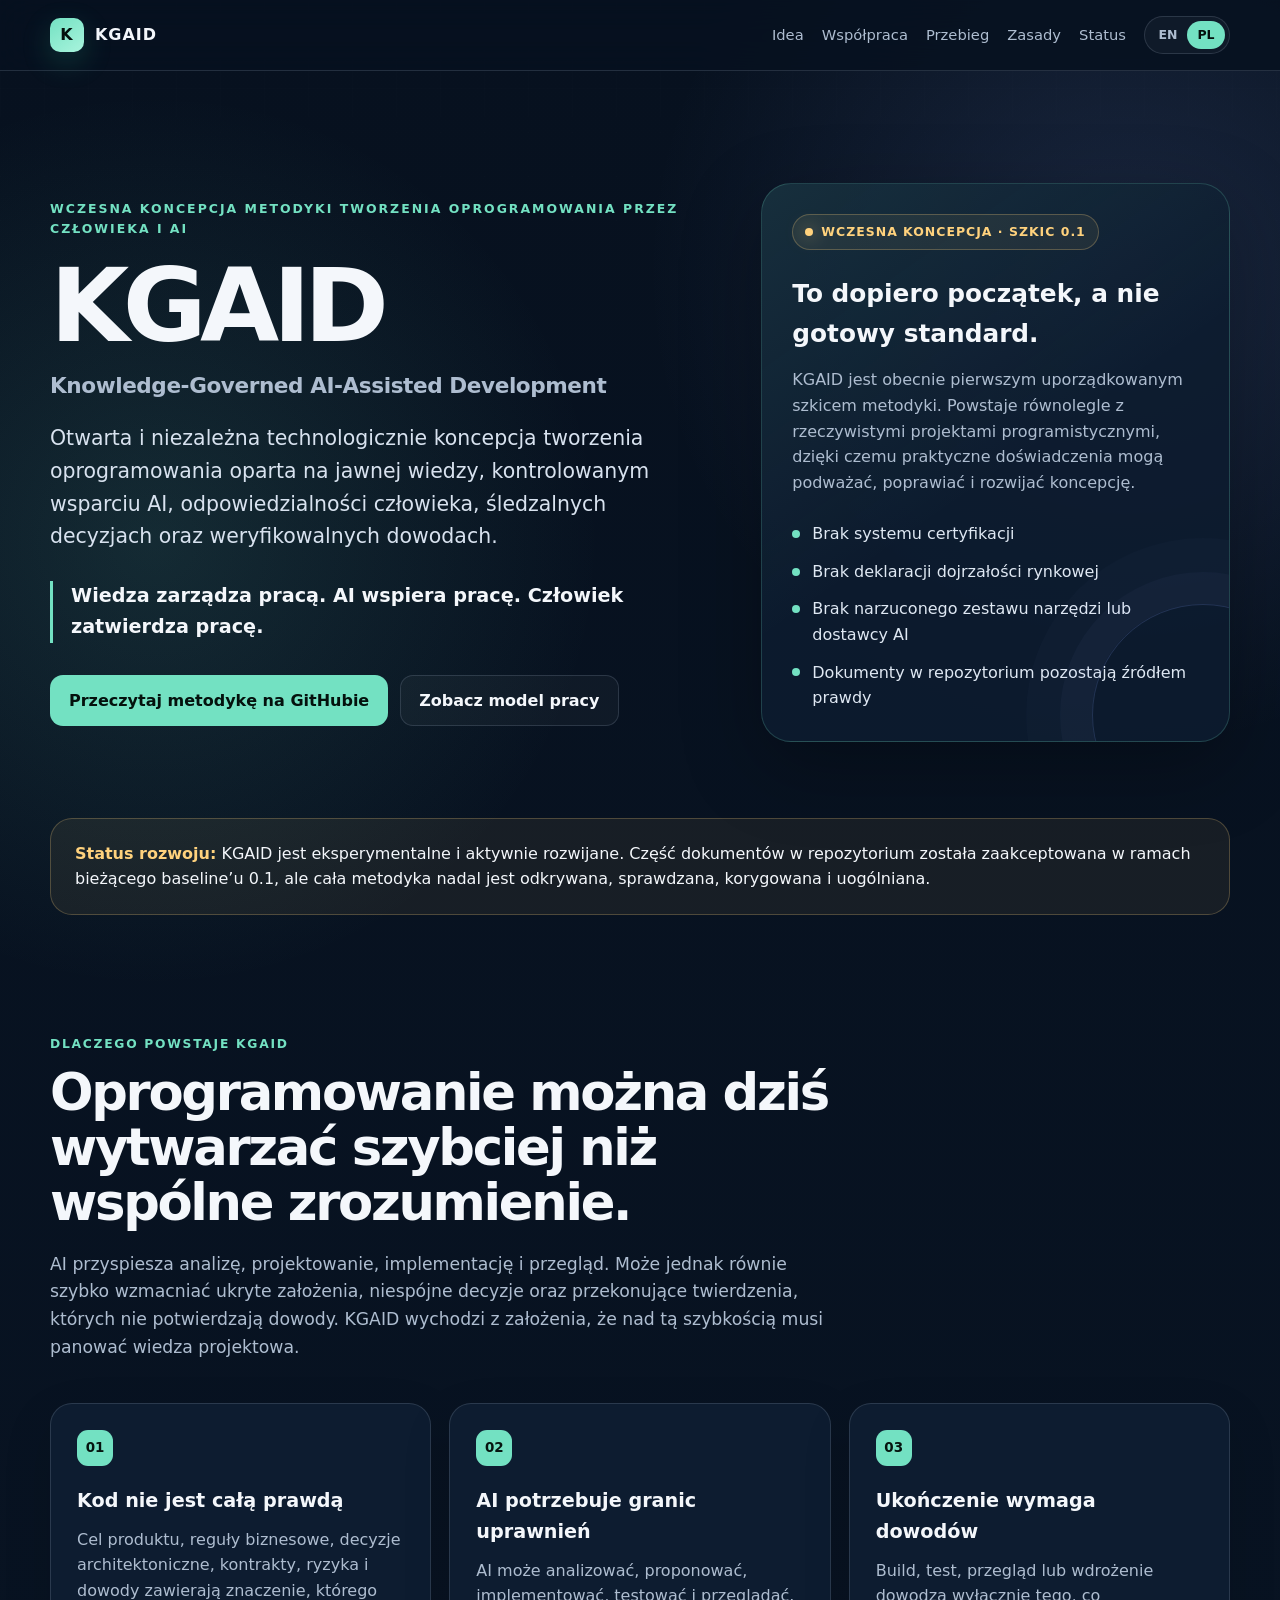
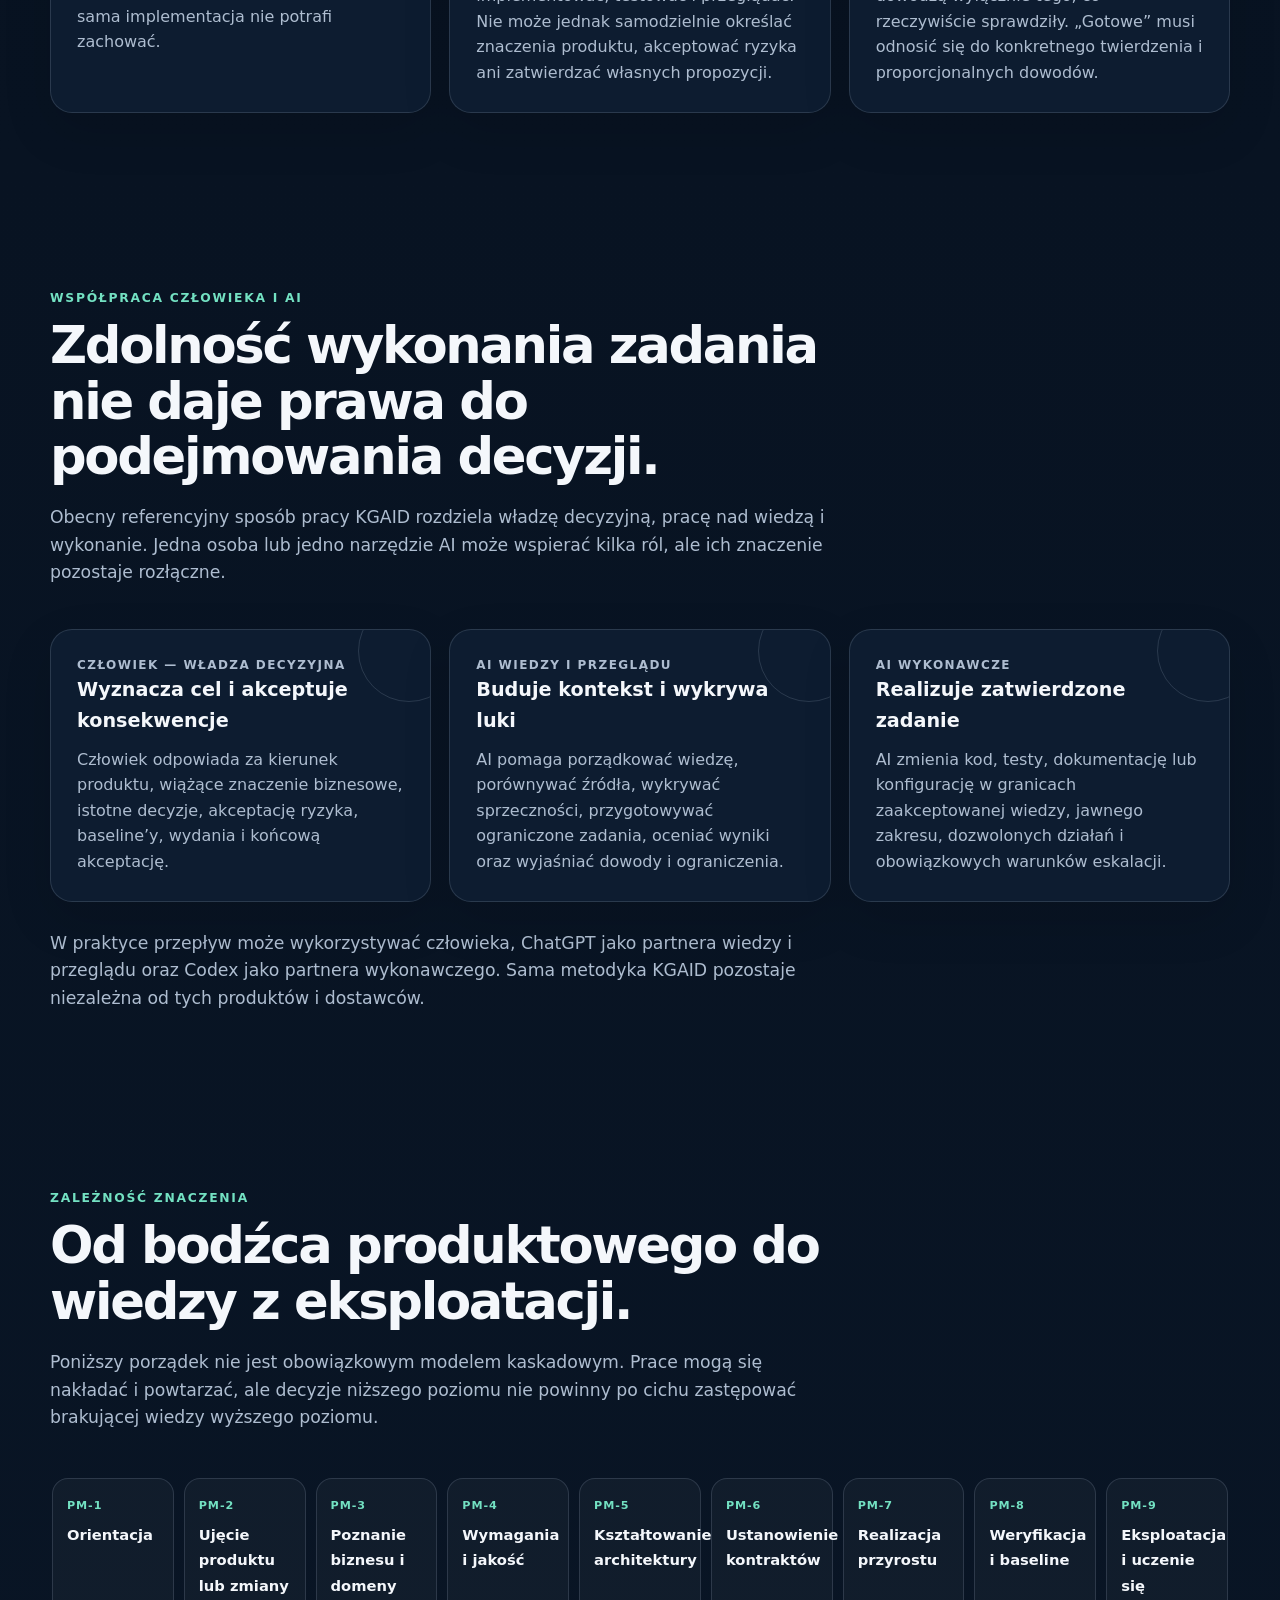
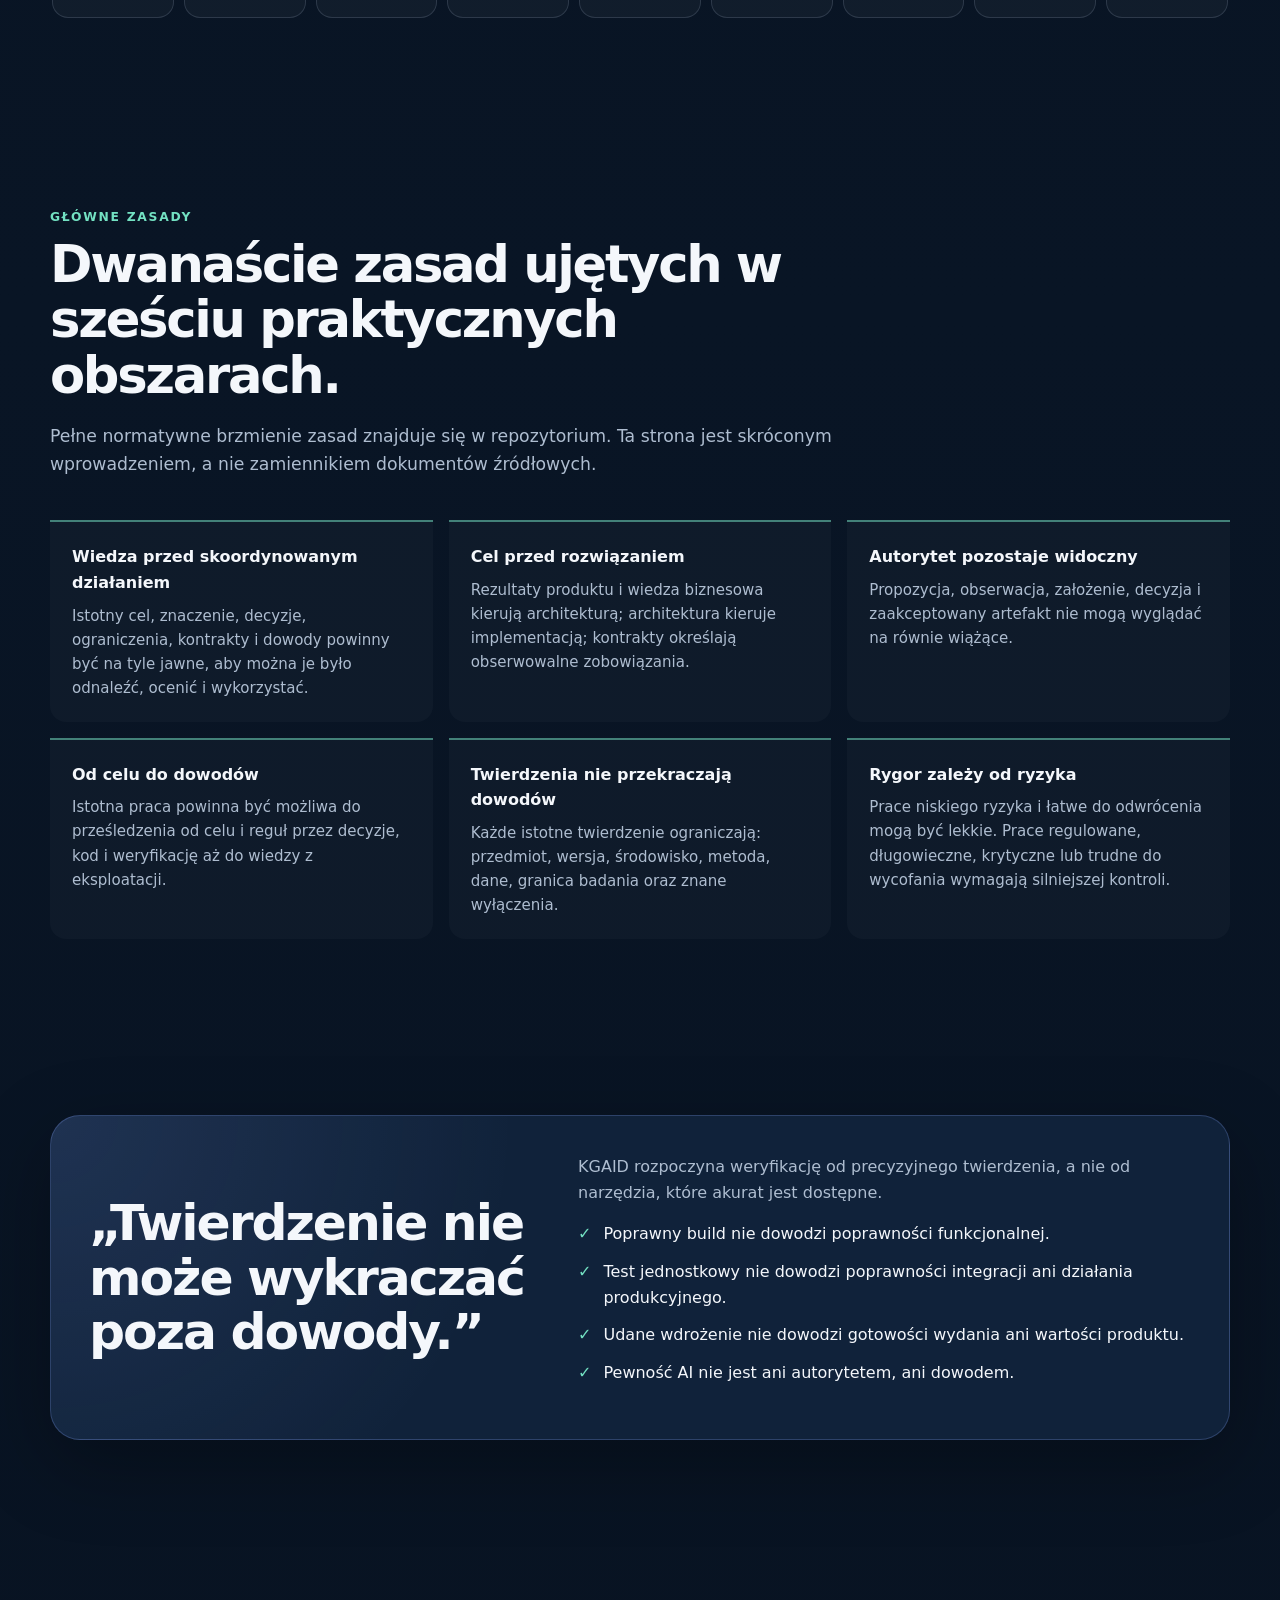
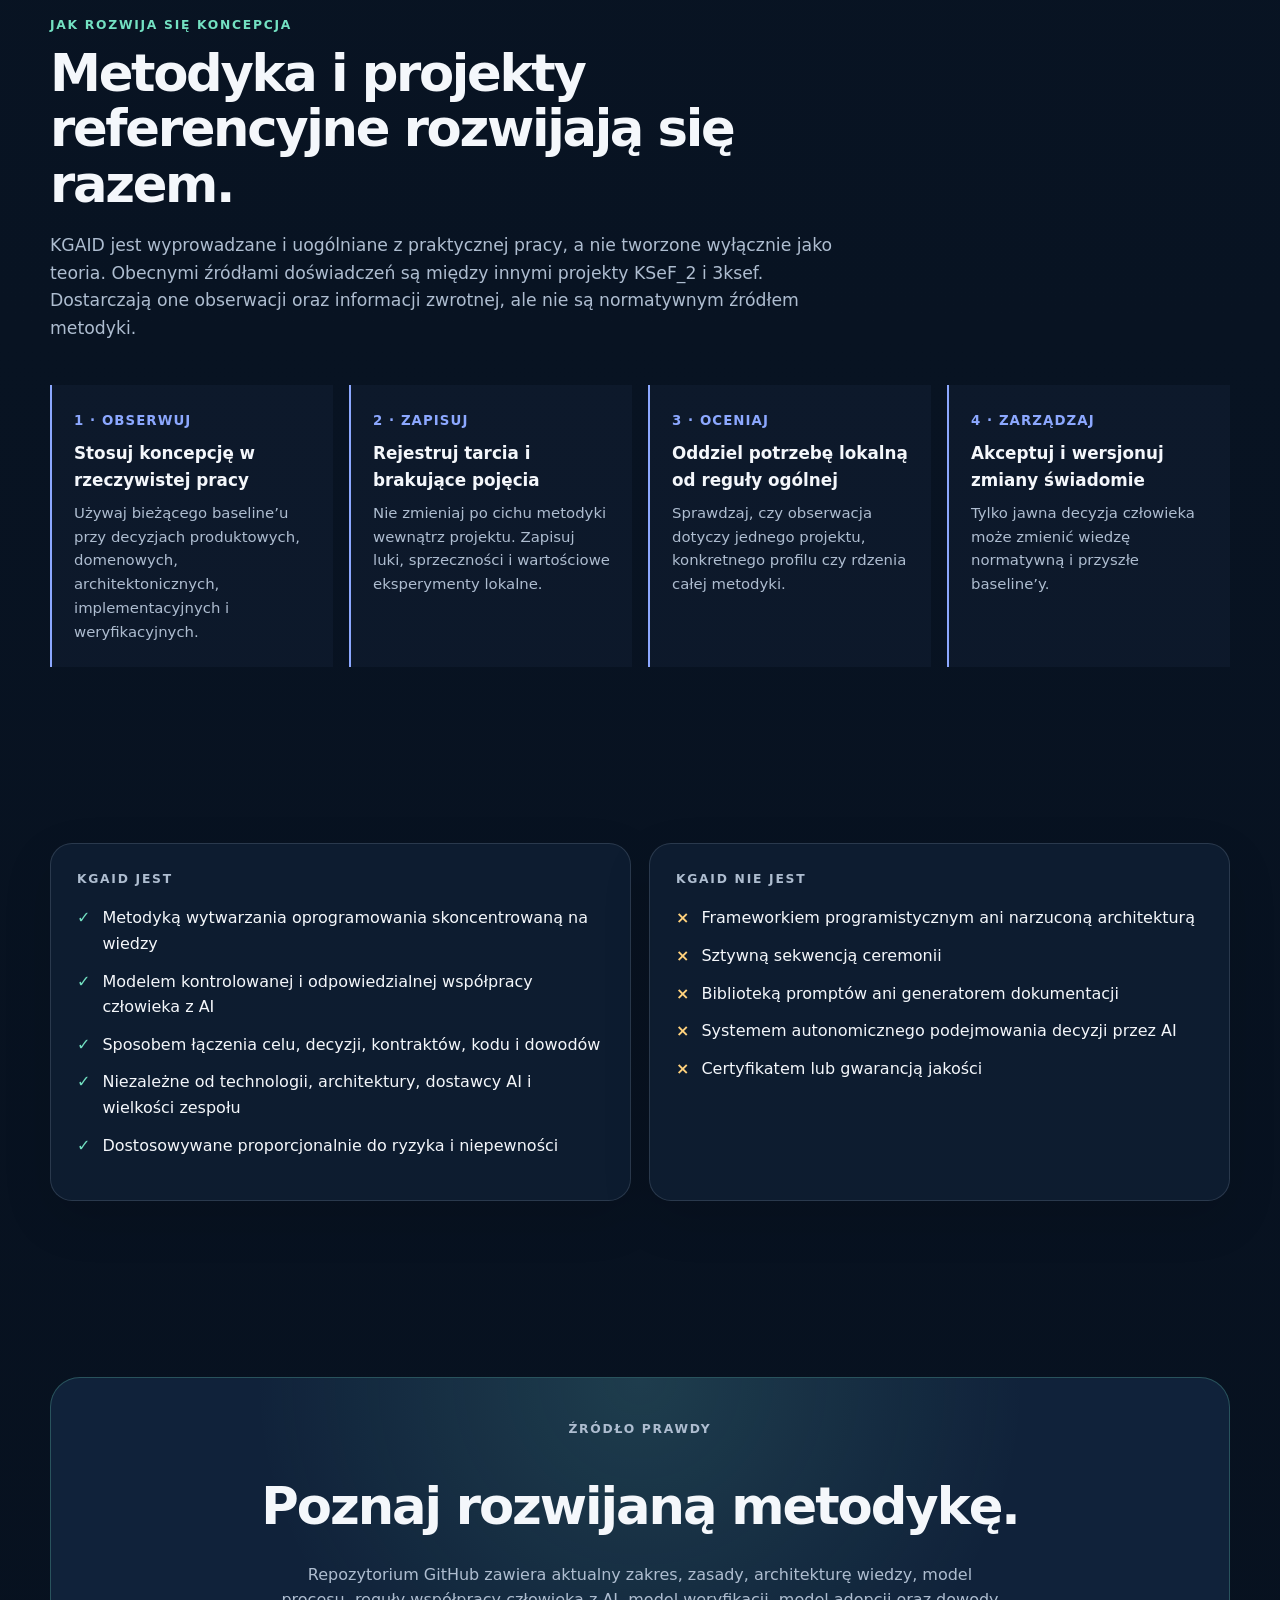
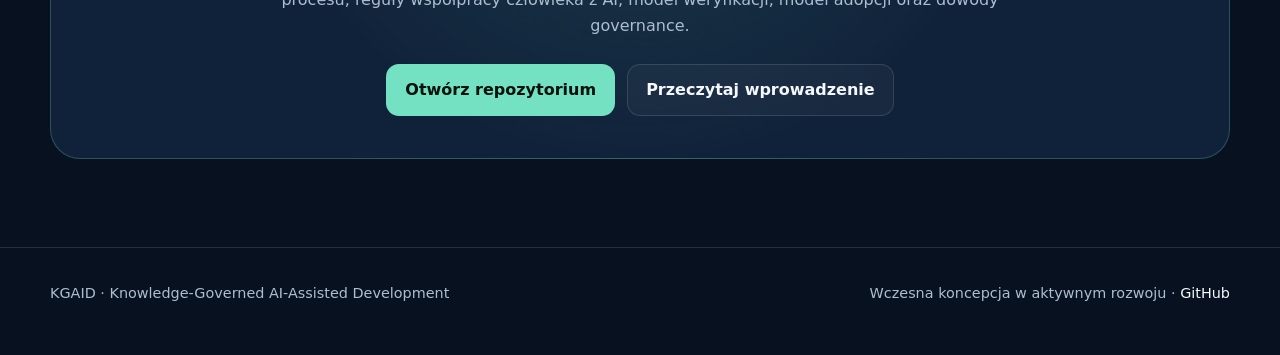
==== site/pl/index.html @ 5c74d48d "feat(site): add Polish KGAID overview" ====
<!doctype html>
<html lang="pl">
<head>
  <meta charset="utf-8">
  <meta name="viewport" content="width=device-width, initial-scale=1">
  <meta name="description" content="KGAID to rozwijana od podstaw, zarządzana przez człowieka metodyka tworzenia oprogramowania, w której wiedza kieruje pracą, a AI ją wspiera.">
  <meta name="theme-color" content="#07111f">
  <meta property="og:title" content="KGAID — Knowledge-Governed AI-Assisted Development">
  <meta property="og:description" content="Wiedza zarządza pracą. AI wspiera pracę. Człowiek zatwierdza pracę.">
  <meta property="og:type" content="website">
  <title>KGAID — Knowledge-Governed AI-Assisted Development</title>
  <link rel="stylesheet" href="../assets/styles.css">
</head>
<body>
  <a class="skip-link" href="#main">Przejdź do treści</a>

  <header class="site-header">
    <div class="shell header-inner">
      <a class="brand" href="./" aria-label="Strona główna KGAID">
        <span class="brand-mark">K</span>
        <span>KGAID</span>
      </a>
      <div class="header-actions">
        <nav class="nav-links" aria-label="Nawigacja główna">
          <a href="#idea">Idea</a>
          <a href="#model">Współpraca</a>
          <a href="#workflow">Przebieg</a>
          <a href="#principles">Zasady</a>
          <a href="#status">Status</a>
        </nav>
        <div class="language-switch" aria-label="Język">
          <a href="../en/" lang="en">EN</a>
          <a href="./" lang="pl" aria-current="page">PL</a>
        </div>
      </div>
    </div>
  </header>

  <main id="main">
    <section class="hero">
      <div class="shell hero-grid">
        <div>
          <p class="eyebrow">Wczesna koncepcja metodyki tworzenia oprogramowania przez człowieka i AI</p>
          <h1>KGAID<span class="hero-title-small">Knowledge-Governed AI-Assisted Development</span></h1>
          <p class="hero-copy">Otwarta i niezależna technologicznie koncepcja tworzenia oprogramowania oparta na jawnej wiedzy, kontrolowanym wsparciu AI, odpowiedzialności człowieka, śledzalnych decyzjach oraz weryfikowalnych dowodach.</p>
          <p class="proposition">Wiedza zarządza pracą. AI wspiera pracę. Człowiek zatwierdza pracę.</p>
          <div class="button-row">
            <a class="button button-primary" href="https://github.com/KrzysztofOle/kgaid-methodology">Przeczytaj metodykę na GitHubie</a>
            <a class="button button-secondary" href="#workflow">Zobacz model pracy</a>
          </div>
        </div>

        <aside class="hero-panel" aria-labelledby="early-title">
          <div class="status-pill"><span class="status-dot"></span> Wczesna koncepcja · szkic 0.1</div>
          <h2 id="early-title">To dopiero początek, a nie gotowy standard.</h2>
          <p>KGAID jest obecnie pierwszym uporządkowanym szkicem metodyki. Powstaje równolegle z rzeczywistymi projektami programistycznymi, dzięki czemu praktyczne doświadczenia mogą podważać, poprawiać i rozwijać koncepcję.</p>
          <ul class="mini-list">
            <li>Brak systemu certyfikacji</li>
            <li>Brak deklaracji dojrzałości rynkowej</li>
            <li>Brak narzuconego zestawu narzędzi lub dostawcy AI</li>
            <li>Dokumenty w repozytorium pozostają źródłem prawdy</li>
          </ul>
        </aside>
      </div>
    </section>

    <div class="shell">
      <div class="notice">
        <p><strong>Status rozwoju:</strong> KGAID jest eksperymentalne i aktywnie rozwijane. Część dokumentów w repozytorium została zaakceptowana w ramach bieżącego baseline’u 0.1, ale cała metodyka nadal jest odkrywana, sprawdzana, korygowana i uogólniana.</p>
      </div>
    </div>

    <section id="idea">
      <div class="shell">
        <p class="section-kicker">Dlaczego powstaje KGAID</p>
        <h2 class="section-heading">Oprogramowanie można dziś wytwarzać szybciej niż wspólne zrozumienie.</h2>
        <p class="section-intro">AI przyspiesza analizę, projektowanie, implementację i przegląd. Może jednak równie szybko wzmacniać ukryte założenia, niespójne decyzje oraz przekonujące twierdzenia, których nie potwierdzają dowody. KGAID wychodzi z założenia, że nad tą szybkością musi panować wiedza projektowa.</p>

        <div class="grid-3">
          <article class="card">
            <span class="card-number">01</span>
            <h3>Kod nie jest całą prawdą</h3>
            <p>Cel produktu, reguły biznesowe, decyzje architektoniczne, kontrakty, ryzyka i dowody zawierają znaczenie, którego sama implementacja nie potrafi zachować.</p>
          </article>
          <article class="card">
            <span class="card-number">02</span>
            <h3>AI potrzebuje granic uprawnień</h3>
            <p>AI może analizować, proponować, implementować, testować i przeglądać. Nie może jednak samodzielnie określać znaczenia produktu, akceptować ryzyka ani zatwierdzać własnych propozycji.</p>
          </article>
          <article class="card">
            <span class="card-number">03</span>
            <h3>Ukończenie wymaga dowodów</h3>
            <p>Build, test, przegląd lub wdrożenie dowodzą wyłącznie tego, co rzeczywiście sprawdziły. „Gotowe” musi odnosić się do konkretnego twierdzenia i proporcjonalnych dowodów.</p>
          </article>
        </div>
      </div>
    </section>

    <section id="model">
      <div class="shell">
        <p class="section-kicker">Współpraca człowieka i AI</p>
        <h2 class="section-heading">Zdolność wykonania zadania nie daje prawa do podejmowania decyzji.</h2>
        <p class="section-intro">Obecny referencyjny sposób pracy KGAID rozdziela władzę decyzyjną, pracę nad wiedzą i wykonanie. Jedna osoba lub jedno narzędzie AI może wspierać kilka ról, ale ich znaczenie pozostaje rozłączne.</p>

        <div class="grid-3">
          <article class="card role-card">
            <p class="role-label">Człowiek — władza decyzyjna</p>
            <h3>Wyznacza cel i akceptuje konsekwencje</h3>
            <p>Człowiek odpowiada za kierunek produktu, wiążące znaczenie biznesowe, istotne decyzje, akceptację ryzyka, baseline’y, wydania i końcową akceptację.</p>
          </article>
          <article class="card role-card">
            <p class="role-label">AI wiedzy i przeglądu</p>
            <h3>Buduje kontekst i wykrywa luki</h3>
            <p>AI pomaga porządkować wiedzę, porównywać źródła, wykrywać sprzeczności, przygotowywać ograniczone zadania, oceniać wyniki oraz wyjaśniać dowody i ograniczenia.</p>
          </article>
          <article class="card role-card">
            <p class="role-label">AI wykonawcze</p>
            <h3>Realizuje zatwierdzone zadanie</h3>
            <p>AI zmienia kod, testy, dokumentację lub konfigurację w granicach zaakceptowanej wiedzy, jawnego zakresu, dozwolonych działań i obowiązkowych warunków eskalacji.</p>
          </article>
        </div>

        <p class="section-intro" style="margin-top: 28px; margin-bottom: 0;">W praktyce przepływ może wykorzystywać człowieka, ChatGPT jako partnera wiedzy i przeglądu oraz Codex jako partnera wykonawczego. Sama metodyka KGAID pozostaje niezależna od tych produktów i dostawców.</p>
      </div>
    </section>

    <section id="workflow">
      <div class="shell">
        <p class="section-kicker">Zależność znaczenia</p>
        <h2 class="section-heading">Od bodźca produktowego do wiedzy z eksploatacji.</h2>
        <p class="section-intro">Poniższy porządek nie jest obowiązkowym modelem kaskadowym. Prace mogą się nakładać i powtarzać, ale decyzje niższego poziomu nie powinny po cichu zastępować brakującej wiedzy wyższego poziomu.</p>

        <div class="flow" aria-label="Przebieg KGAID">
          <div class="flow-step"><span>PM-1</span><strong>Orientacja</strong></div>
          <div class="flow-step"><span>PM-2</span><strong>Ujęcie produktu lub zmiany</strong></div>
          <div class="flow-step"><span>PM-3</span><strong>Poznanie biznesu i domeny</strong></div>
          <div class="flow-step"><span>PM-4</span><strong>Wymagania i jakość</strong></div>
          <div class="flow-step"><span>PM-5</span><strong>Kształtowanie architektury</strong></div>
          <div class="flow-step"><span>PM-6</span><strong>Ustanowienie kontraktów</strong></div>
          <div class="flow-step"><span>PM-7</span><strong>Realizacja przyrostu</strong></div>
          <div class="flow-step"><span>PM-8</span><strong>Weryfikacja i baseline</strong></div>
          <div class="flow-step"><span>PM-9</span><strong>Eksploatacja i uczenie się</strong></div>
        </div>
      </div>
    </section>

    <section id="principles">
      <div class="shell">
        <p class="section-kicker">Główne zasady</p>
        <h2 class="section-heading">Dwanaście zasad ujętych w sześciu praktycznych obszarach.</h2>
        <p class="section-intro">Pełne normatywne brzmienie zasad znajduje się w repozytorium. Ta strona jest skróconym wprowadzeniem, a nie zamiennikiem dokumentów źródłowych.</p>

        <div class="principle-grid">
          <article class="principle">
            <h3>Wiedza przed skoordynowanym działaniem</h3>
            <p>Istotny cel, znaczenie, decyzje, ograniczenia, kontrakty i dowody powinny być na tyle jawne, aby można je było odnaleźć, ocenić i wykorzystać.</p>
          </article>
          <article class="principle">
            <h3>Cel przed rozwiązaniem</h3>
            <p>Rezultaty produktu i wiedza biznesowa kierują architekturą; architektura kieruje implementacją; kontrakty określają obserwowalne zobowiązania.</p>
          </article>
          <article class="principle">
            <h3>Autorytet pozostaje widoczny</h3>
            <p>Propozycja, obserwacja, założenie, decyzja i zaakceptowany artefakt nie mogą wyglądać na równie wiążące.</p>
          </article>
          <article class="principle">
            <h3>Od celu do dowodów</h3>
            <p>Istotna praca powinna być możliwa do prześledzenia od celu i reguł przez decyzje, kod i weryfikację aż do wiedzy z eksploatacji.</p>
          </article>
          <article class="principle">
            <h3>Twierdzenia nie przekraczają dowodów</h3>
            <p>Każde istotne twierdzenie ograniczają: przedmiot, wersja, środowisko, metoda, dane, granica badania oraz znane wyłączenia.</p>
          </article>
          <article class="principle">
            <h3>Rygor zależy od ryzyka</h3>
            <p>Prace niskiego ryzyka i łatwe do odwrócenia mogą być lekkie. Prace regulowane, długowieczne, krytyczne lub trudne do wycofania wymagają silniejszej kontroli.</p>
          </article>
        </div>
      </div>
    </section>

    <section>
      <div class="shell">
        <div class="quote-panel">
          <blockquote>„Twierdzenie nie może wykraczać poza dowody.”</blockquote>
          <div>
            <p>KGAID rozpoczyna weryfikację od precyzyjnego twierdzenia, a nie od narzędzia, które akurat jest dostępne.</p>
            <ul class="check-list">
              <li>Poprawny build nie dowodzi poprawności funkcjonalnej.</li>
              <li>Test jednostkowy nie dowodzi poprawności integracji ani działania produkcyjnego.</li>
              <li>Udane wdrożenie nie dowodzi gotowości wydania ani wartości produktu.</li>
              <li>Pewność AI nie jest ani autorytetem, ani dowodem.</li>
            </ul>
          </div>
        </div>
      </div>
    </section>

    <section id="status">
      <div class="shell">
        <p class="section-kicker">Jak rozwija się koncepcja</p>
        <h2 class="section-heading">Metodyka i projekty referencyjne rozwijają się razem.</h2>
        <p class="section-intro">KGAID jest wyprowadzane i uogólniane z praktycznej pracy, a nie tworzone wyłącznie jako teoria. Obecnymi źródłami doświadczeń są między innymi projekty KSeF_2 i 3ksef. Dostarczają one obserwacji oraz informacji zwrotnej, ale nie są normatywnym źródłem metodyki.</p>

        <div class="timeline">
          <article class="timeline-item">
            <small>1 · Obserwuj</small>
            <h3>Stosuj koncepcję w rzeczywistej pracy</h3>
            <p>Używaj bieżącego baseline’u przy decyzjach produktowych, domenowych, architektonicznych, implementacyjnych i weryfikacyjnych.</p>
          </article>
          <article class="timeline-item">
            <small>2 · Zapisuj</small>
            <h3>Rejestruj tarcia i brakujące pojęcia</h3>
            <p>Nie zmieniaj po cichu metodyki wewnątrz projektu. Zapisuj luki, sprzeczności i wartościowe eksperymenty lokalne.</p>
          </article>
          <article class="timeline-item">
            <small>3 · Oceniaj</small>
            <h3>Oddziel potrzebę lokalną od reguły ogólnej</h3>
            <p>Sprawdzaj, czy obserwacja dotyczy jednego projektu, konkretnego profilu czy rdzenia całej metodyki.</p>
          </article>
          <article class="timeline-item">
            <small>4 · Zarządzaj</small>
            <h3>Akceptuj i wersjonuj zmiany świadomie</h3>
            <p>Tylko jawna decyzja człowieka może zmienić wiedzę normatywną i przyszłe baseline’y.</p>
          </article>
        </div>
      </div>
    </section>

    <section>
      <div class="shell grid-2">
        <article class="card">
          <p class="section-kicker">KGAID jest</p>
          <ul class="check-list">
            <li>Metodyką wytwarzania oprogramowania skoncentrowaną na wiedzy</li>
            <li>Modelem kontrolowanej i odpowiedzialnej współpracy człowieka z AI</li>
            <li>Sposobem łączenia celu, decyzji, kontraktów, kodu i dowodów</li>
            <li>Niezależne od technologii, architektury, dostawcy AI i wielkości zespołu</li>
            <li>Dostosowywane proporcjonalnie do ryzyka i niepewności</li>
          </ul>
        </article>
        <article class="card">
          <p class="section-kicker">KGAID nie jest</p>
          <ul class="cross-list">
            <li>Frameworkiem programistycznym ani narzuconą architekturą</li>
            <li>Sztywną sekwencją ceremonii</li>
            <li>Biblioteką promptów ani generatorem dokumentacji</li>
            <li>Systemem autonomicznego podejmowania decyzji przez AI</li>
            <li>Certyfikatem lub gwarancją jakości</li>
          </ul>
        </article>
      </div>
    </section>

    <section>
      <div class="shell">
        <div class="cta">
          <p class="section-kicker">Źródło prawdy</p>
          <h2>Poznaj rozwijaną metodykę.</h2>
          <p>Repozytorium GitHub zawiera aktualny zakres, zasady, architekturę wiedzy, model procesu, reguły współpracy człowieka z AI, model weryfikacji, model adopcji oraz dowody governance.</p>
          <div class="button-row" style="justify-content: center;">
            <a class="button button-primary" href="https://github.com/KrzysztofOle/kgaid-methodology">Otwórz repozytorium</a>
            <a class="button button-secondary" href="https://github.com/KrzysztofOle/kgaid-methodology/blob/main/README.md">Przeczytaj wprowadzenie</a>
          </div>
        </div>
      </div>
    </section>
  </main>

  <footer class="site-footer">
    <div class="shell footer-inner">
      <p>KGAID · Knowledge-Governed AI-Assisted Development</p>
      <p>Wczesna koncepcja w aktywnym rozwoju · <a href="https://github.com/KrzysztofOle/kgaid-methodology">GitHub</a></p>
    </div>
  </footer>
</body>
</html>
---- site/assets/styles.css ----
:root {
  --bg: #07111f;
  --bg-soft: #0b1728;
  --panel: rgba(15, 31, 52, 0.82);
  --panel-strong: #10223a;
  --text: #f4f7fb;
  --muted: #aebdd0;
  --line: rgba(174, 189, 208, 0.18);
  --accent: #73e1c2;
  --accent-strong: #31c69f;
  --accent-2: #8ca8ff;
  --warning: #ffd27d;
  --max-width: 1180px;
  --radius: 22px;
  --shadow: 0 24px 80px rgba(0, 0, 0, 0.28);
}

* {
  box-sizing: border-box;
}

html {
  scroll-behavior: smooth;
}

body {
  margin: 0;
  min-width: 320px;
  color: var(--text);
  background:
    radial-gradient(circle at 12% 8%, rgba(115, 225, 194, 0.12), transparent 28rem),
    radial-gradient(circle at 88% 4%, rgba(140, 168, 255, 0.14), transparent 30rem),
    linear-gradient(180deg, #07111f 0%, #091525 52%, #07111f 100%);
  font-family: Inter, ui-sans-serif, system-ui, -apple-system, BlinkMacSystemFont, "Segoe UI", sans-serif;
  line-height: 1.6;
}

body::before {
  position: fixed;
  inset: 0;
  z-index: -1;
  content: "";
  pointer-events: none;
  opacity: 0.26;
  background-image:
    linear-gradient(rgba(255, 255, 255, 0.035) 1px, transparent 1px),
    linear-gradient(90deg, rgba(255, 255, 255, 0.035) 1px, transparent 1px);
  background-size: 44px 44px;
  mask-image: linear-gradient(to bottom, black, transparent 78%);
}

a {
  color: inherit;
}

img,
svg {
  display: block;
  max-width: 100%;
}

button,
a {
  -webkit-tap-highlight-color: transparent;
}

.skip-link {
  position: fixed;
  top: 12px;
  left: 12px;
  z-index: 100;
  padding: 10px 14px;
  color: #04110d;
  background: var(--accent);
  border-radius: 10px;
  transform: translateY(-180%);
  transition: transform 160ms ease;
}

.skip-link:focus {
  transform: translateY(0);
}

.shell {
  width: min(calc(100% - 40px), var(--max-width));
  margin: 0 auto;
}

.site-header {
  position: sticky;
  top: 0;
  z-index: 50;
  border-bottom: 1px solid var(--line);
  background: rgba(7, 17, 31, 0.84);
  backdrop-filter: blur(18px);
}

.header-inner {
  min-height: 70px;
  display: flex;
  align-items: center;
  justify-content: space-between;
  gap: 24px;
}

.brand {
  display: inline-flex;
  align-items: center;
  gap: 11px;
  text-decoration: none;
  font-weight: 800;
  letter-spacing: 0.06em;
}

.brand-mark {
  display: grid;
  width: 34px;
  height: 34px;
  place-items: center;
  color: #04110d;
  background: linear-gradient(145deg, var(--accent), #a9f4dd);
  border-radius: 10px;
  box-shadow: 0 10px 30px rgba(49, 198, 159, 0.2);
}

.header-actions {
  display: flex;
  align-items: center;
  gap: 18px;
}

.nav-links {
  display: flex;
  align-items: center;
  gap: 18px;
  font-size: 0.92rem;
}

.nav-links a,
.language-switch a {
  color: var(--muted);
  text-decoration: none;
}

.nav-links a:hover,
.nav-links a:focus-visible,
.language-switch a:hover,
.language-switch a:focus-visible {
  color: var(--text);
}

.language-switch {
  display: inline-flex;
  padding: 4px;
  border: 1px solid var(--line);
  border-radius: 999px;
  background: rgba(255, 255, 255, 0.035);
}

.language-switch a {
  min-width: 38px;
  padding: 4px 9px;
  text-align: center;
  border-radius: 999px;
  font-size: 0.78rem;
  font-weight: 800;
}

.language-switch a[aria-current="page"] {
  color: #04110d;
  background: var(--accent);
}

.hero {
  padding: 112px 0 76px;
}

.hero-grid {
  display: grid;
  grid-template-columns: minmax(0, 1.16fr) minmax(320px, 0.84fr);
  align-items: center;
  gap: 64px;
}

.eyebrow {
  margin: 0 0 20px;
  color: var(--accent);
  font-size: 0.78rem;
  font-weight: 800;
  letter-spacing: 0.16em;
  text-transform: uppercase;
}

h1,
h2,
h3,
p {
  margin-top: 0;
}

h1 {
  max-width: 900px;
  margin-bottom: 22px;
  font-size: clamp(3.1rem, 8vw, 6.7rem);
  line-height: 0.92;
  letter-spacing: -0.065em;
}

.hero-title-small {
  display: block;
  margin-top: 18px;
  color: var(--muted);
  font-size: clamp(1rem, 2vw, 1.35rem);
  font-weight: 600;
  line-height: 1.35;
  letter-spacing: -0.02em;
}

.hero-copy {
  max-width: 720px;
  margin-bottom: 28px;
  color: #d8e2ef;
  font-size: clamp(1.05rem, 2vw, 1.28rem);
}

.proposition {
  margin: 0 0 32px;
  padding-left: 18px;
  color: var(--text);
  border-left: 3px solid var(--accent);
  font-size: clamp(1.02rem, 2vw, 1.2rem);
  font-weight: 750;
}

.button-row {
  display: flex;
  flex-wrap: wrap;
  gap: 12px;
}

.button {
  display: inline-flex;
  min-height: 48px;
  align-items: center;
  justify-content: center;
  gap: 10px;
  padding: 12px 18px;
  border: 1px solid var(--line);
  border-radius: 13px;
  text-decoration: none;
  font-weight: 750;
  transition: transform 160ms ease, border-color 160ms ease, background 160ms ease;
}

.button:hover,
.button:focus-visible {
  transform: translateY(-2px);
}

.button-primary {
  color: #04110d;
  border-color: transparent;
  background: var(--accent);
}

.button-primary:hover,
.button-primary:focus-visible {
  background: #94efd4;
}

.button-secondary {
  background: rgba(255, 255, 255, 0.035);
}

.button-secondary:hover,
.button-secondary:focus-visible {
  border-color: rgba(115, 225, 194, 0.5);
  background: rgba(115, 225, 194, 0.07);
}

.hero-panel {
  position: relative;
  overflow: hidden;
  padding: 30px;
  border: 1px solid rgba(115, 225, 194, 0.2);
  border-radius: 30px;
  background:
    linear-gradient(145deg, rgba(115, 225, 194, 0.1), transparent 52%),
    rgba(13, 28, 47, 0.88);
  box-shadow: var(--shadow);
}

.hero-panel::after {
  position: absolute;
  right: -85px;
  bottom: -85px;
  width: 220px;
  height: 220px;
  content: "";
  border: 1px solid rgba(140, 168, 255, 0.18);
  border-radius: 50%;
  box-shadow:
    0 0 0 32px rgba(140, 168, 255, 0.035),
    0 0 0 66px rgba(140, 168, 255, 0.02);
}

.status-pill {
  display: inline-flex;
  align-items: center;
  gap: 8px;
  margin-bottom: 24px;
  padding: 7px 12px;
  color: var(--warning);
  border: 1px solid rgba(255, 210, 125, 0.25);
  border-radius: 999px;
  background: rgba(255, 210, 125, 0.07);
  font-size: 0.78rem;
  font-weight: 800;
  letter-spacing: 0.08em;
  text-transform: uppercase;
}

.status-dot {
  width: 8px;
  height: 8px;
  background: var(--warning);
  border-radius: 50%;
  box-shadow: 0 0 18px rgba(255, 210, 125, 0.7);
}

.hero-panel h2 {
  margin-bottom: 14px;
  font-size: 1.55rem;
}

.hero-panel p {
  color: var(--muted);
}

.mini-list {
  display: grid;
  gap: 12px;
  margin: 26px 0 0;
  padding: 0;
  list-style: none;
}

.mini-list li {
  display: flex;
  gap: 12px;
  color: #dfe8f3;
}

.mini-list li::before {
  flex: 0 0 auto;
  width: 8px;
  height: 8px;
  margin-top: 0.55em;
  content: "";
  background: var(--accent);
  border-radius: 50%;
}

.notice {
  margin: 0 auto 32px;
  padding: 22px 24px;
  border: 1px solid rgba(255, 210, 125, 0.24);
  border-radius: var(--radius);
  background: rgba(255, 210, 125, 0.065);
}

.notice strong {
  color: var(--warning);
}

.notice p:last-child {
  margin-bottom: 0;
}

section {
  padding: 88px 0;
}

.section-kicker {
  margin-bottom: 10px;
  color: var(--accent);
  font-size: 0.77rem;
  font-weight: 800;
  letter-spacing: 0.14em;
  text-transform: uppercase;
}

.section-heading {
  max-width: 790px;
  margin-bottom: 20px;
  font-size: clamp(2rem, 4vw, 3.5rem);
  line-height: 1.08;
  letter-spacing: -0.045em;
}

.section-intro {
  max-width: 790px;
  margin-bottom: 42px;
  color: var(--muted);
  font-size: 1.08rem;
}

.grid-3,
.grid-2 {
  display: grid;
  gap: 18px;
}

.grid-3 {
  grid-template-columns: repeat(3, minmax(0, 1fr));
}

.grid-2 {
  grid-template-columns: repeat(2, minmax(0, 1fr));
}

.card {
  padding: 26px;
  border: 1px solid var(--line);
  border-radius: var(--radius);
  background: var(--panel);
  box-shadow: 0 18px 50px rgba(0, 0, 0, 0.12);
}

.card-number {
  display: inline-grid;
  width: 36px;
  height: 36px;
  margin-bottom: 20px;
  place-items: center;
  color: #06140f;
  background: var(--accent);
  border-radius: 11px;
  font-size: 0.84rem;
  font-weight: 900;
}

.card h3 {
  margin-bottom: 10px;
  font-size: 1.2rem;
}

.card p {
  margin-bottom: 0;
  color: var(--muted);
}

.role-card {
  position: relative;
  overflow: hidden;
}

.role-card::after {
  position: absolute;
  top: -30px;
  right: -30px;
  width: 100px;
  height: 100px;
  content: "";
  border: 1px solid var(--line);
  border-radius: 50%;
}

.role-label {
  margin-bottom: 14px;
  color: var(--accent-2);
  font-size: 0.75rem;
  font-weight: 850;
  letter-spacing: 0.12em;
  text-transform: uppercase;
}

.flow {
  display: grid;
  grid-template-columns: repeat(9, minmax(100px, 1fr));
  gap: 10px;
  overflow-x: auto;
  padding: 4px 2px 14px;
}

.flow-step {
  min-width: 112px;
  padding: 18px 14px;
  border: 1px solid var(--line);
  border-radius: 16px;
  background: rgba(255, 255, 255, 0.035);
}

.flow-step span {
  display: block;
  margin-bottom: 7px;
  color: var(--accent);
  font-size: 0.7rem;
  font-weight: 850;
  letter-spacing: 0.08em;
}

.flow-step strong {
  font-size: 0.92rem;
  line-height: 1.35;
}

.principle-grid {
  display: grid;
  grid-template-columns: repeat(3, minmax(0, 1fr));
  gap: 16px;
}

.principle {
  padding: 22px;
  border-top: 2px solid rgba(115, 225, 194, 0.52);
  border-radius: 0 0 16px 16px;
  background: rgba(255, 255, 255, 0.028);
}

.principle h3 {
  margin-bottom: 8px;
  font-size: 1rem;
}

.principle p {
  margin-bottom: 0;
  color: var(--muted);
  font-size: 0.94rem;
}

.quote-panel {
  display: grid;
  grid-template-columns: 0.85fr 1.15fr;
  gap: 36px;
  align-items: center;
  padding: 38px;
  border: 1px solid rgba(140, 168, 255, 0.24);
  border-radius: 30px;
  background:
    radial-gradient(circle at 0 0, rgba(140, 168, 255, 0.12), transparent 38%),
    var(--panel-strong);
  box-shadow: var(--shadow);
}

.quote-panel blockquote {
  margin: 0;
  font-size: clamp(1.75rem, 4vw, 3.15rem);
  font-weight: 820;
  line-height: 1.08;
  letter-spacing: -0.04em;
}

.quote-panel p {
  color: var(--muted);
}

.check-list,
.cross-list {
  display: grid;
  gap: 12px;
  padding: 0;
  list-style: none;
}

.check-list li,
.cross-list li {
  display: flex;
  gap: 12px;
}

.check-list li::before {
  content: "✓";
  color: var(--accent);
  font-weight: 900;
}

.cross-list li::before {
  content: "×";
  color: var(--warning);
  font-weight: 900;
}

.timeline {
  display: grid;
  grid-template-columns: repeat(4, minmax(0, 1fr));
  gap: 16px;
}

.timeline-item {
  padding: 22px;
  border-left: 2px solid var(--accent-2);
  background: rgba(140, 168, 255, 0.045);
}

.timeline-item small {
  color: var(--accent-2);
  font-weight: 800;
  letter-spacing: 0.08em;
  text-transform: uppercase;
}

.timeline-item h3 {
  margin: 8px 0;
  font-size: 1.05rem;
}

.timeline-item p {
  margin-bottom: 0;
  color: var(--muted);
  font-size: 0.93rem;
}

.cta {
  padding: 42px;
  text-align: center;
  border: 1px solid rgba(115, 225, 194, 0.25);
  border-radius: 30px;
  background:
    radial-gradient(circle at 50% 0, rgba(115, 225, 194, 0.14), transparent 55%),
    var(--panel-strong);
}

.cta h2 {
  margin-bottom: 14px;
  font-size: clamp(2rem, 4vw, 3.3rem);
  letter-spacing: -0.04em;
}

.cta p {
  max-width: 720px;
  margin: 0 auto 26px;
  color: var(--muted);
}

.site-footer {
  padding: 34px 0 50px;
  border-top: 1px solid var(--line);
  color: var(--muted);
  font-size: 0.9rem;
}

.footer-inner {
  display: flex;
  justify-content: space-between;
  gap: 24px;
}

.footer-inner p {
  margin-bottom: 0;
}

.footer-inner a {
  color: var(--text);
  text-decoration: none;
}

@media (max-width: 980px) {
  .nav-links {
    display: none;
  }

  .hero {
    padding-top: 84px;
  }

  .hero-grid,
  .quote-panel {
    grid-template-columns: 1fr;
  }

  .hero-panel {
    max-width: 720px;
  }

  .grid-3,
  .principle-grid {
    grid-template-columns: repeat(2, minmax(0, 1fr));
  }

  .timeline {
    grid-template-columns: repeat(2, minmax(0, 1fr));
  }
}

@media (max-width: 680px) {
  .shell {
    width: min(calc(100% - 24px), var(--max-width));
  }

  .header-inner {
    min-height: 62px;
  }

  .brand span:last-child {
    display: none;
  }

  .hero {
    padding: 64px 0 46px;
  }

  h1 {
    font-size: clamp(3rem, 20vw, 4.8rem);
  }

  section {
    padding: 64px 0;
  }

  .grid-3,
  .grid-2,
  .principle-grid,
  .timeline {
    grid-template-columns: 1fr;
  }

  .hero-panel,
  .quote-panel,
  .cta {
    padding: 24px;
    border-radius: 22px;
  }

  .footer-inner {
    flex-direction: column;
  }
}

@media (prefers-reduced-motion: reduce) {
  html {
    scroll-behavior: auto;
  }

  *,
  *::before,
  *::after {
    transition-duration: 0.01ms !important;
    animation-duration: 0.01ms !important;
    animation-iteration-count: 1 !important;
  }
}
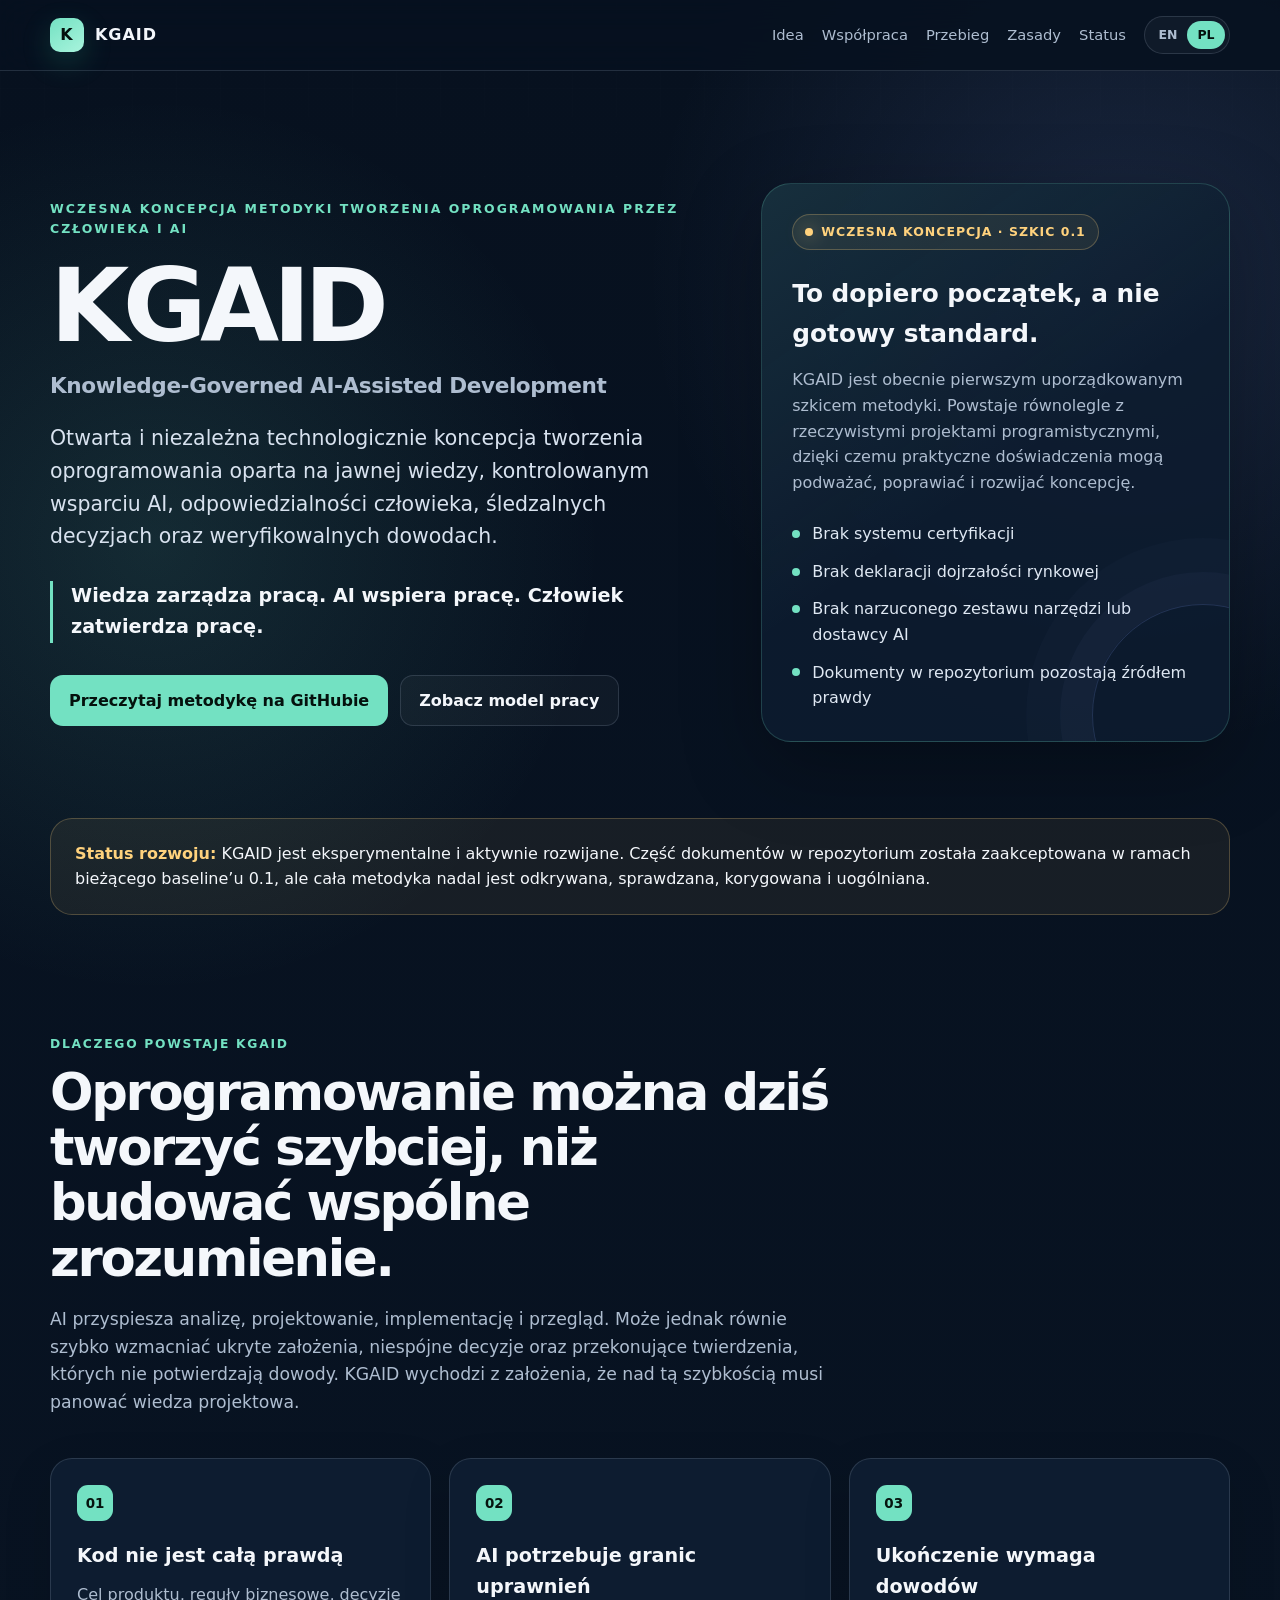
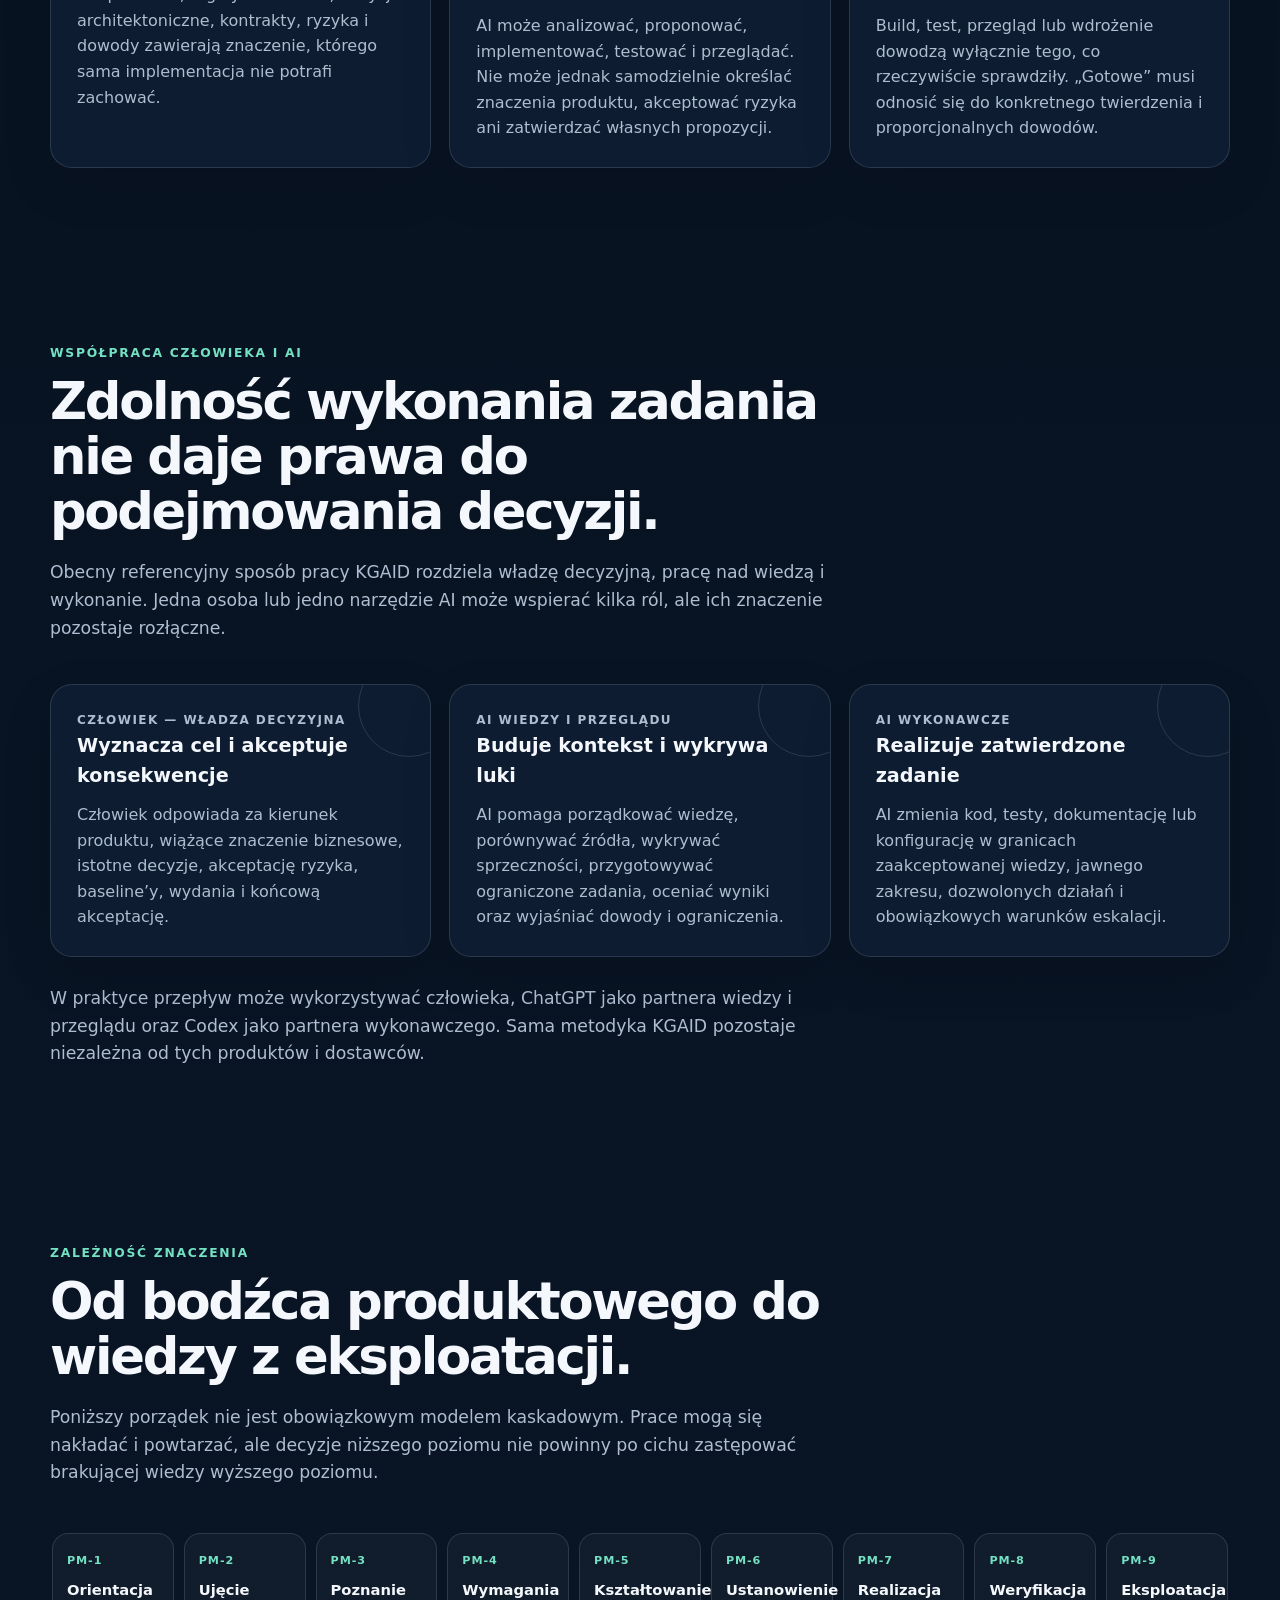
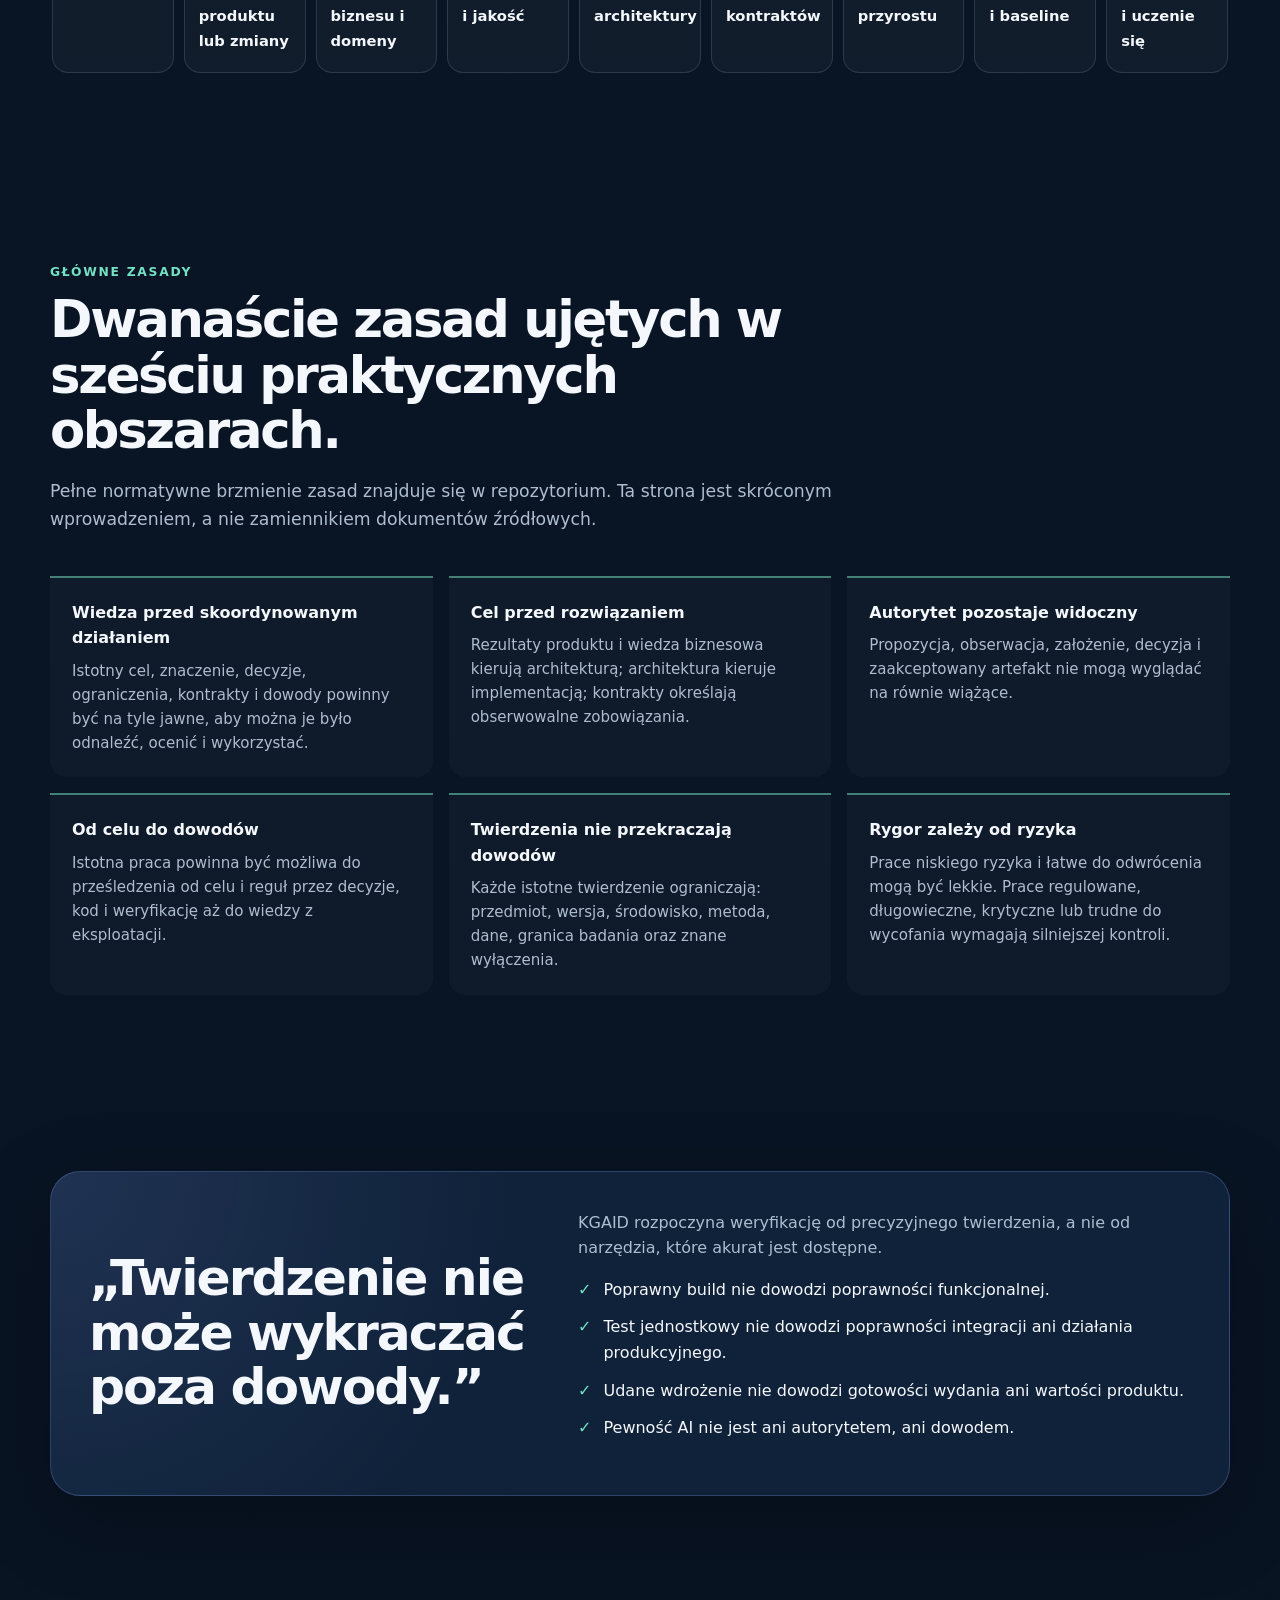
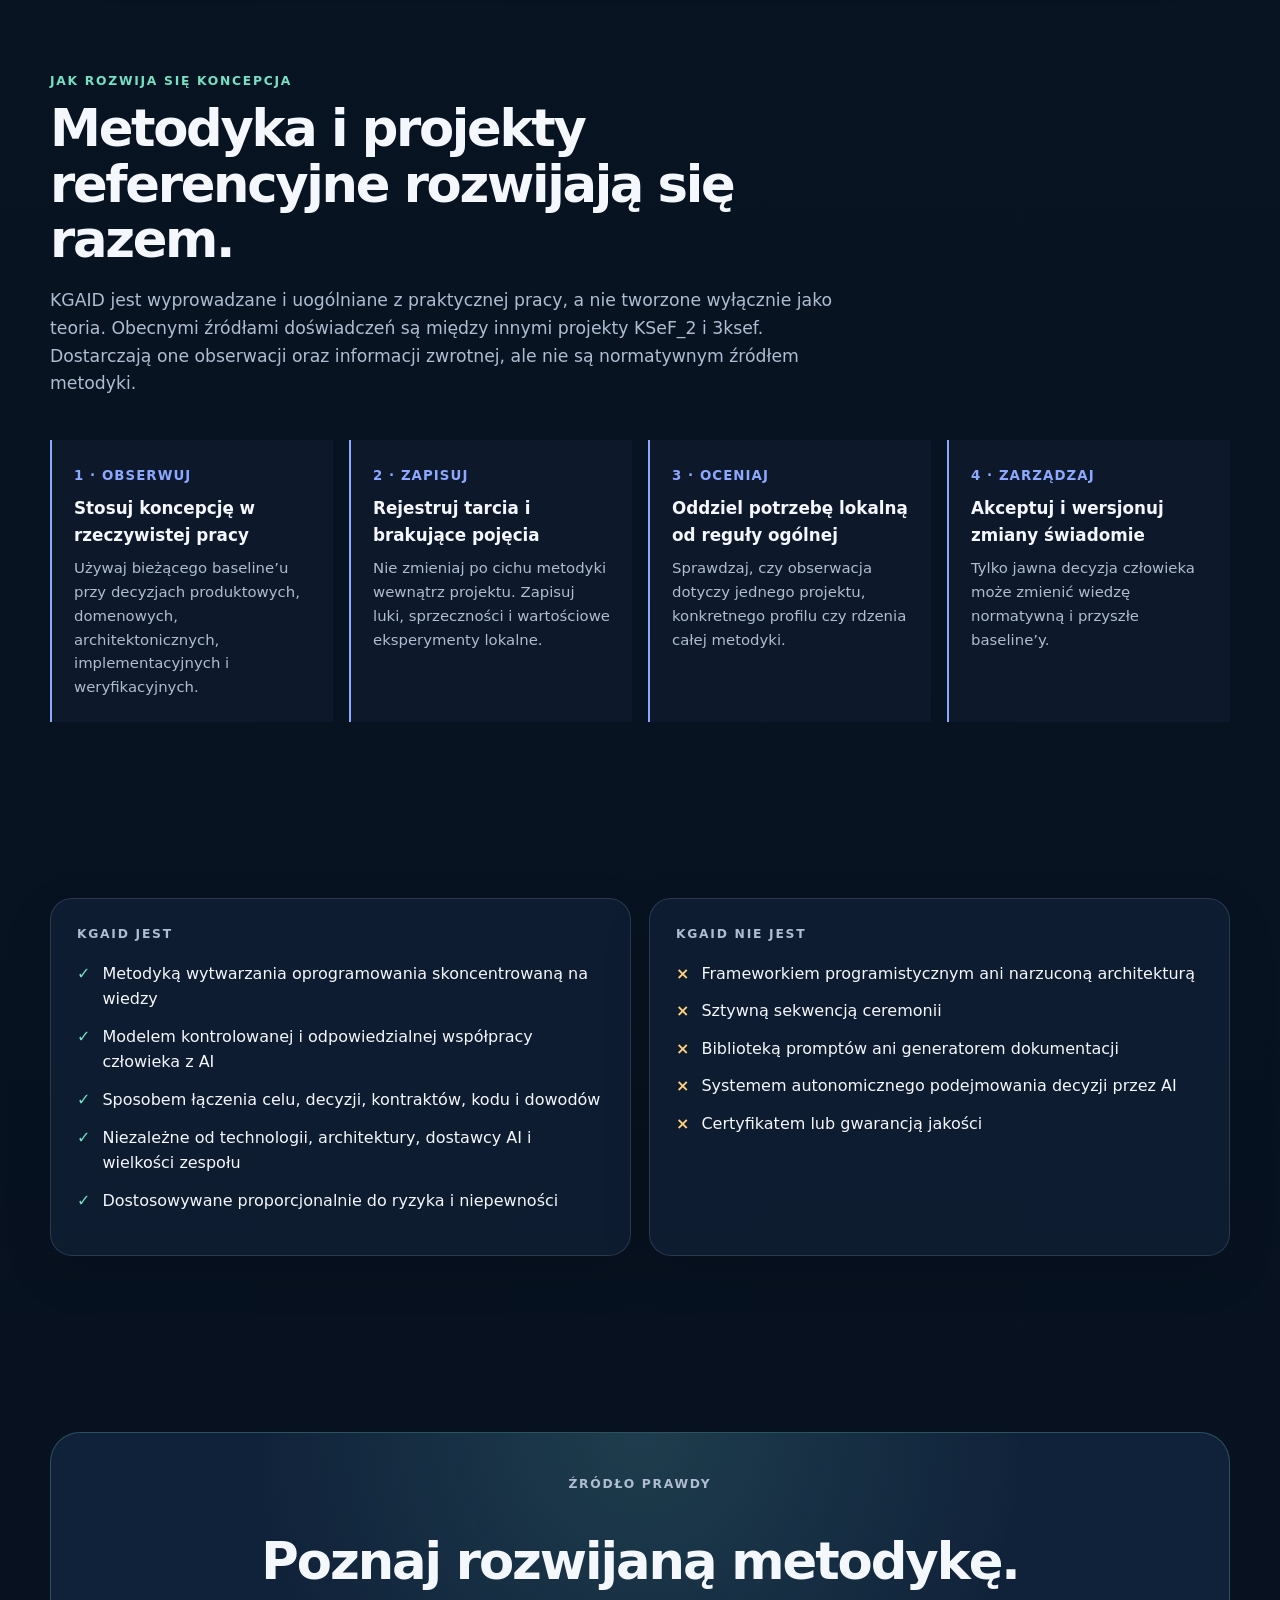
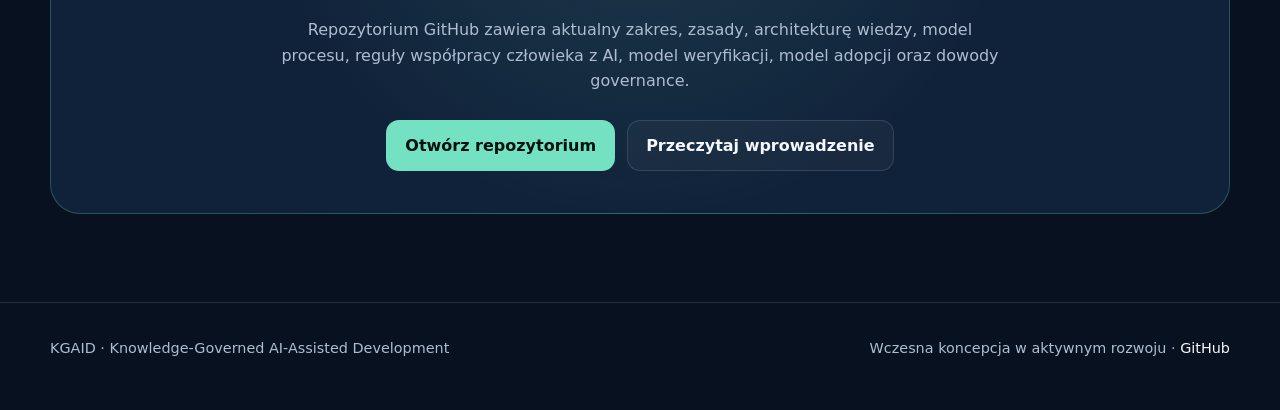
==== commit 063c0b5d: "fix(site): improve Polish headline wording" ====
--- a/site/pl/index.html
+++ b/site/pl/index.html
@@ -73,7 +73,7 @@
     <section id="idea">
       <div class="shell">
         <p class="section-kicker">Dlaczego powstaje KGAID</p>
-        <h2 class="section-heading">Oprogramowanie można dziś wytwarzać szybciej niż wspólne zrozumienie.</h2>
+        <h2 class="section-heading">Oprogramowanie można dziś tworzyć szybciej, niż budować wspólne zrozumienie.</h2>
         <p class="section-intro">AI przyspiesza analizę, projektowanie, implementację i przegląd. Może jednak równie szybko wzmacniać ukryte założenia, niespójne decyzje oraz przekonujące twierdzenia, których nie potwierdzają dowody. KGAID wychodzi z założenia, że nad tą szybkością musi panować wiedza projektowa.</p>
 
         <div class="grid-3">
@@ -274,4 +274,4 @@
     </div>
   </footer>
 </body>
-</html>
+</html>
